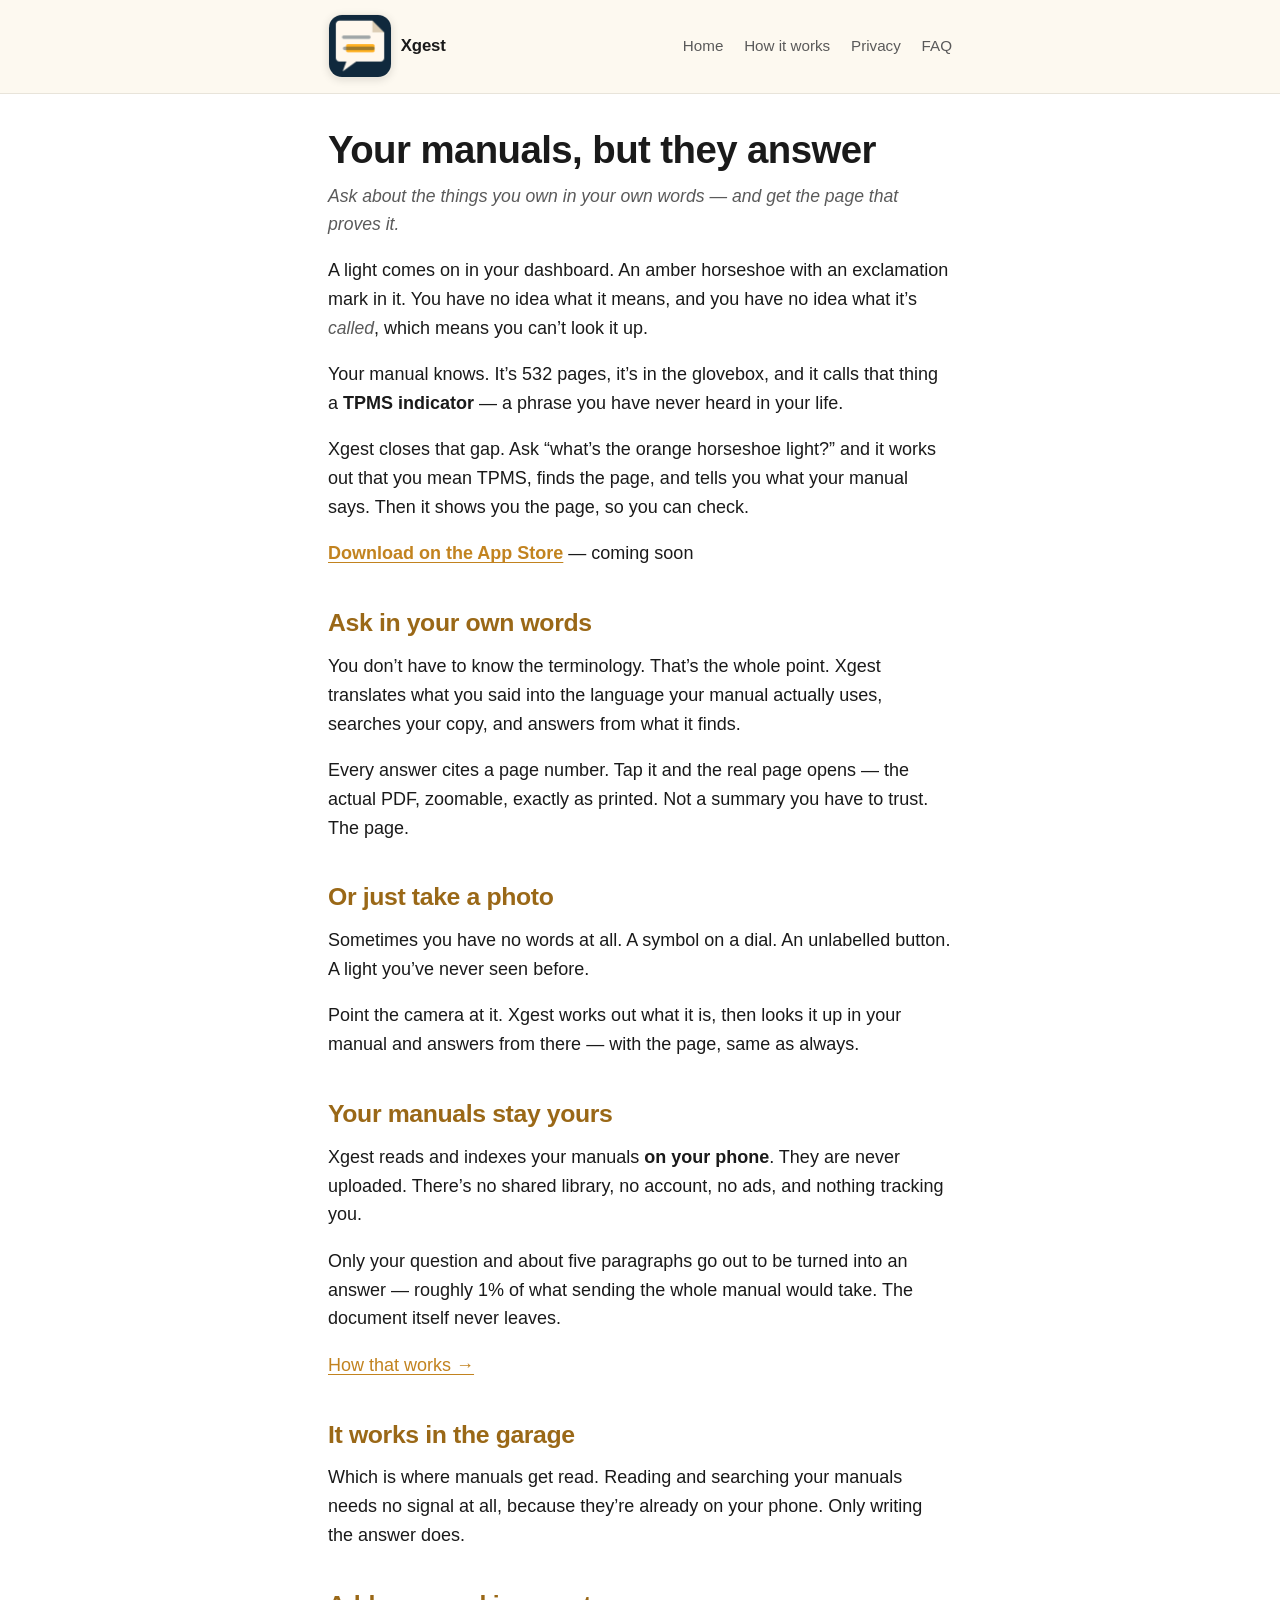
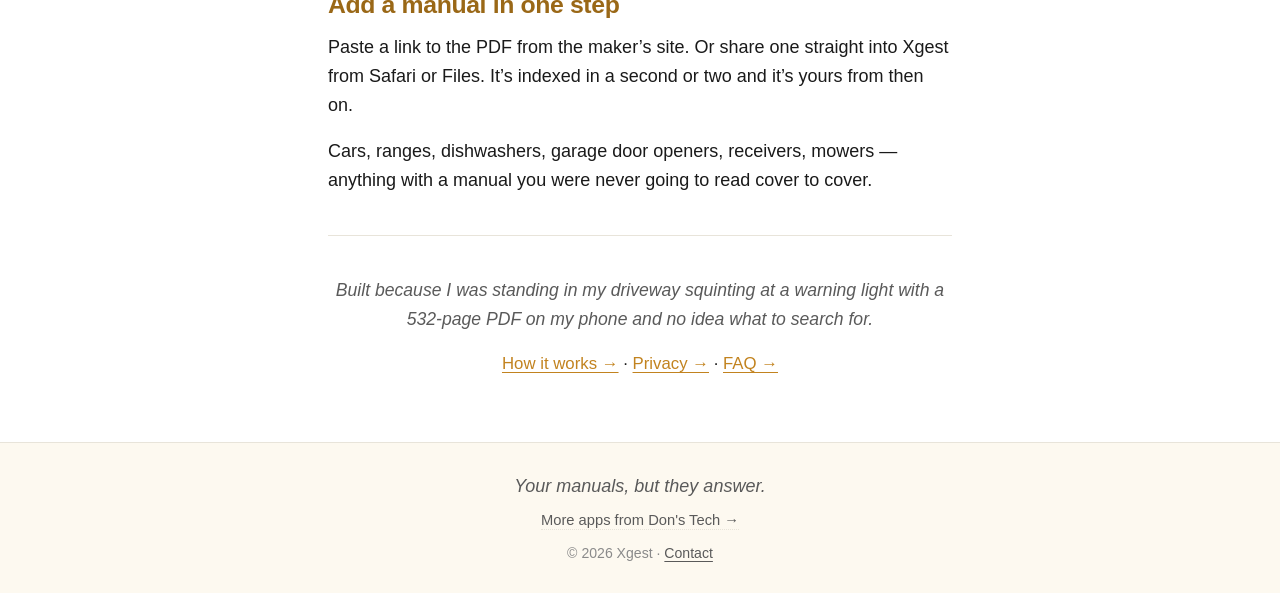
==== index.html @ bc57be78 "Deploy: initial site" ====
<!DOCTYPE html>
<html lang="en">
<head>
<meta charset="UTF-8">
<meta name="viewport" content="width=device-width, initial-scale=1.0">
<meta name="description" content="Ask about the things you own in your own words — and get the page that proves it.">
<title>Your manuals, but they answer — Xgest</title>
<link rel="stylesheet" href="style.css">
<link rel="icon" type="image/png" href="icon.png">
<link rel="apple-touch-icon" href="icon.png">
</head>
<body>
<header class="site-header">
  <div class="container">
    <a href="index.html" class="brand">
      <img src="icon.png" alt="" class="brand-icon">
      <span>Xgest</span>
    </a>
    <nav class="primary-nav">
      <a href="index.html">Home</a>
      <a href="how.html">How it works</a>
      <a href="why-private.html">Privacy</a>
      <a href="faq.html">FAQ</a>
    </nav>
  </div>
</header>

<main class="container">
<h1>Your manuals, but they answer</h1>
<p><em>Ask about the things you own in your own words — and get the page that proves it.</em></p>
<p>A light comes on in your dashboard. An amber horseshoe with an exclamation mark in it. You have no idea what it means, and you have no idea what it&rsquo;s <em>called</em>, which means you can&rsquo;t look it up.</p>
<p>Your manual knows. It&rsquo;s 532 pages, it&rsquo;s in the glovebox, and it calls that thing a <strong>TPMS indicator</strong> — a phrase you have never heard in your life.</p>
<p>Xgest closes that gap. Ask &ldquo;what&rsquo;s the orange horseshoe light?&rdquo; and it works out that you mean TPMS, finds the page, and tells you what your manual says. Then it shows you the page, so you can check.</p>
<p><strong><a href="#">Download on the App Store</a></strong> — coming soon</p>
<h2>Ask in your own words</h2>
<p>You don&rsquo;t have to know the terminology. That&rsquo;s the whole point. Xgest translates what you said into the language your manual actually uses, searches your copy, and answers from what it finds.</p>
<p>Every answer cites a page number. Tap it and the real page opens — the actual PDF, zoomable, exactly as printed. Not a summary you have to trust. The page.</p>
<h2>Or just take a photo</h2>
<p>Sometimes you have no words at all. A symbol on a dial. An unlabelled button. A light you&rsquo;ve never seen before.</p>
<p>Point the camera at it. Xgest works out what it is, then looks it up in your manual and answers from there — with the page, same as always.</p>
<h2>Your manuals stay yours</h2>
<p>Xgest reads and indexes your manuals <strong>on your phone</strong>. They are never uploaded. There&rsquo;s no shared library, no account, no ads, and nothing tracking you.</p>
<p>Only your question and about five paragraphs go out to be turned into an answer — roughly 1% of what sending the whole manual would take. The document itself never leaves.</p>
<p><a href="why-private.html">How that works →</a></p>
<h2>It works in the garage</h2>
<p>Which is where manuals get read. Reading and searching your manuals needs no signal at all, because they&rsquo;re already on your phone. Only writing the answer does.</p>
<h2>Add a manual in one step</h2>
<p>Paste a link to the PDF from the maker&rsquo;s site. Or share one straight into Xgest from Safari or Files. It&rsquo;s indexed in a second or two and it&rsquo;s yours from then on.</p>
<p>Cars, ranges, dishwashers, garage door openers, receivers, mowers — anything with a manual you were never going to read cover to cover.</p>
<hr />
<p><em>Built because I was standing in my driveway squinting at a warning light with a 532-page PDF on my phone and no idea what to search for.</em></p>
<p><a href="how.html">How it works →</a> · <a href="why-private.html">Privacy →</a> · <a href="faq.html">FAQ →</a></p>
</main>

<footer class="site-footer">
  <div class="container">
    <p class="tagline">Your manuals, but they answer.</p>
    <p class="umbrella"><a href="https://donstech.com">More apps from Don's Tech →</a></p>
    <p class="meta">© 2026 Xgest · <a href="mailto:don@xgest.app">Contact</a></p>
  </div>
</footer>
</body>
</html>
---- style.css ----
/* Xgest — paper, ink, and a highlighter.
 *
 * Single stylesheet for the whole site. No build step beyond build.py
 * copying this file into ./build/.
 *
 * Forked from whatsfordinnertonight.org's stylesheet: same structure, same
 * build.py, retheme only. The two sites should feel like siblings, because
 * they are.
 *
 * Design notes:
 * - System fonts so the site feels native on each platform
 * - Comfortable measure (45-75 chars per line) for actual reading
 * - One column, generous spacing, no sidebar, no popups
 * - Palette mirrors the app icon: a page of grey type with one amber
 *   highlight across it. Amber is the answer; the paper is your manual.
 * - No JS required
 */

/* ---- Variables ---- */

:root {
    --bg: #ffffff;
    --fg: #1a1a1a;
    --fg-muted: #5a5a5a;
    --fg-tertiary: #8a8a8a;

    /* Xgest palette — amber is the highlighter. Ink and slate are the
     * page it's drawn on. */
    --accent: #c2831f;            /* amber — the highlight, primary CTA */
    --accent-dark: #9a6817;
    --sage: #6f8e6e;              /* reserved: "found it" / success */
    --sage-dark: #557555;
    --navy: #3a4a6d;              /* reserved: citations / page links */
    --navy-dark: #2c3a59;

    --border: #e8e4da;
    --surface: #fdf9f0;            /* paper */
    --code-bg: #f5f1e8;

    --maxw: 42rem;
    --maxw-wide: 56rem;

    --font-sans: -apple-system, BlinkMacSystemFont, "SF Pro Text", "Segoe UI",
                 Roboto, Helvetica, Arial, sans-serif;
    --font-serif: "New York", "Charter", "Georgia", "Iowan Old Style", serif;
}

/* ---- Reset / base ---- */

*, *::before, *::after {
    box-sizing: border-box;
}

html {
    -webkit-text-size-adjust: 100%;
    scroll-behavior: smooth;
}

body {
    margin: 0;
    padding: 0;
    font-family: var(--font-sans);
    font-size: 18px;
    line-height: 1.6;
    color: var(--fg);
    background: var(--bg);
    text-rendering: optimizeLegibility;
    -webkit-font-smoothing: antialiased;
}

.container {
    width: 100%;
    max-width: var(--maxw);
    margin: 0 auto;
    padding: 0 1.5rem;
}

/* ---- Header / nav ---- */

.site-header {
    border-bottom: 1px solid var(--border);
    background: var(--surface);
    padding: 0.9rem 0;
    margin-bottom: 2rem;
}

.site-header .container {
    display: flex;
    align-items: center;
    justify-content: space-between;
    gap: 1.5rem;
    flex-wrap: wrap;
}

.brand {
    display: flex;
    align-items: center;
    gap: 0.55rem;
    text-decoration: none;
    color: var(--fg);
    font-weight: 700;
    font-size: 1.05rem;
    letter-spacing: -0.01em;
}

/* App icon next to the wordmark. Doubled from 32px to 64px to match
 * gososh.app so the brand reads more confidently on first glance.
 * iOS app-icon rounding (14px on a 64px tile = iOS 16+ default ratio)
 * so the mark reads as "the app," not a generic square logo.
 *
 * Light border + soft drop shadow give the icon visual weight against
 * the white page without overwhelming the wordmark beside it. */
.brand-icon {
    width: 64px;
    height: 64px;
    border-radius: 14px;
    flex-shrink: 0;
    display: block;
    border: 1px solid rgba(0, 0, 0, 0.08);
    box-shadow: 0 2px 8px rgba(0, 0, 0, 0.12);
    box-sizing: border-box;
}

.primary-nav {
    display: flex;
    gap: 1.3rem;
    flex-wrap: wrap;
}

.primary-nav a {
    color: var(--fg-muted);
    text-decoration: none;
    font-size: 0.95rem;
    font-weight: 500;
    transition: color 0.15s ease;
}

.primary-nav a:hover {
    color: var(--accent);
}

/* ---- Headings ---- */

h1, h2, h3, h4 {
    line-height: 1.25;
    color: var(--fg);
    letter-spacing: -0.015em;
}

h1 {
    font-size: 2.4rem;
    margin: 0 0 0.5rem;
    font-weight: 700;
}

h2 {
    font-size: 1.55rem;
    margin: 2.5rem 0 0.8rem;
    font-weight: 700;
    color: var(--accent-dark);
}

h3 {
    font-size: 1.2rem;
    margin: 1.8rem 0 0.5rem;
    font-weight: 600;
}

p {
    margin: 0 0 1.1rem;
}

/* The italic line directly under the H1 is the subtitle — style it
 * larger and softer than body copy. Markdown renders this as an
 * <em>...</em> inside a paragraph. */
main > p:first-of-type em {
    font-style: italic;
    color: var(--fg-muted);
    font-size: 1.15rem;
    display: inline-block;
}

/* Bold callouts inside paragraphs (key claims like "Your library, your
 * family, your kitchen") get extra visual weight. */
strong {
    color: var(--fg);
    font-weight: 700;
}

/* Hard rule between body and closing kicker line. */
hr {
    border: none;
    border-top: 1px solid var(--border);
    margin: 2.5rem 0;
}

/* The closing italic line (the "If you've tried six recipe apps..."
 * kicker) gets centered and styled larger to match its rhetorical
 * weight. */
main > p > em:only-child {
    font-style: italic;
    font-size: 1.1rem;
    color: var(--fg-muted);
}

main > hr + p {
    text-align: center;
}

main > hr + p + p {
    text-align: center;
    font-size: 1.05rem;
}

/* ---- Links ---- */

a {
    color: var(--accent);
    text-decoration: underline;
    text-decoration-thickness: 1px;
    text-underline-offset: 0.18em;
    transition: color 0.15s ease;
}

a:hover {
    color: var(--accent-dark);
}

/* ---- Lists ---- */

ul, ol {
    padding-left: 1.4rem;
    margin: 0 0 1.2rem;
}

li {
    margin-bottom: 0.4rem;
}

/* ---- Code ---- */

code {
    font-family: "SF Mono", Menlo, Consolas, monospace;
    font-size: 0.9em;
    background: var(--code-bg);
    padding: 0.15em 0.4em;
    border-radius: 4px;
    color: var(--fg);
}

pre {
    background: var(--code-bg);
    padding: 1rem;
    border-radius: 6px;
    overflow-x: auto;
    border: 1px solid var(--border);
}

pre code {
    background: none;
    padding: 0;
}

/* ---- Tables ---- */

table {
    width: 100%;
    border-collapse: collapse;
    margin: 1rem 0 1.5rem;
    font-size: 0.95rem;
}

th, td {
    text-align: left;
    padding: 0.55rem 0.75rem;
    border-bottom: 1px solid var(--border);
}

th {
    font-weight: 600;
    color: var(--fg);
    background: var(--surface);
}

/* ---- Footer ---- */

.site-footer {
    border-top: 1px solid var(--border);
    background: var(--surface);
    margin-top: 4rem;
    padding: 1.8rem 0;
    color: var(--fg-muted);
}

.site-footer .container {
    text-align: center;
}

.site-footer .tagline {
    font-style: italic;
    margin: 0 0 0.5rem;
    color: var(--fg-muted);
}

/* "More apps from Don's Tech →" cross-promo line. Subtle treatment
 * — dotted underline, muted color — so it reads as a footer nav
 * link rather than a content CTA. */
.site-footer .umbrella {
    margin: 0.5rem 0 0.6rem;
    font-size: 0.92rem;
}

.site-footer .umbrella a {
    text-decoration: none;
    border-bottom: 1px dotted var(--border);
    padding-bottom: 1px;
    transition: color 0.15s ease, border-bottom-color 0.15s ease;
}

.site-footer .meta {
    font-size: 0.88rem;
    margin: 0;
    color: var(--fg-tertiary);
}

.site-footer a {
    color: var(--fg-muted);
}

/* ---- Responsive ---- */

@media (max-width: 600px) {
    body { font-size: 17px; }
    h1 { font-size: 2.0rem; }
    h2 { font-size: 1.35rem; }
    .container { padding: 0 1.2rem; }
    .primary-nav { gap: 1rem; }
    .primary-nav a { font-size: 0.9rem; }
}
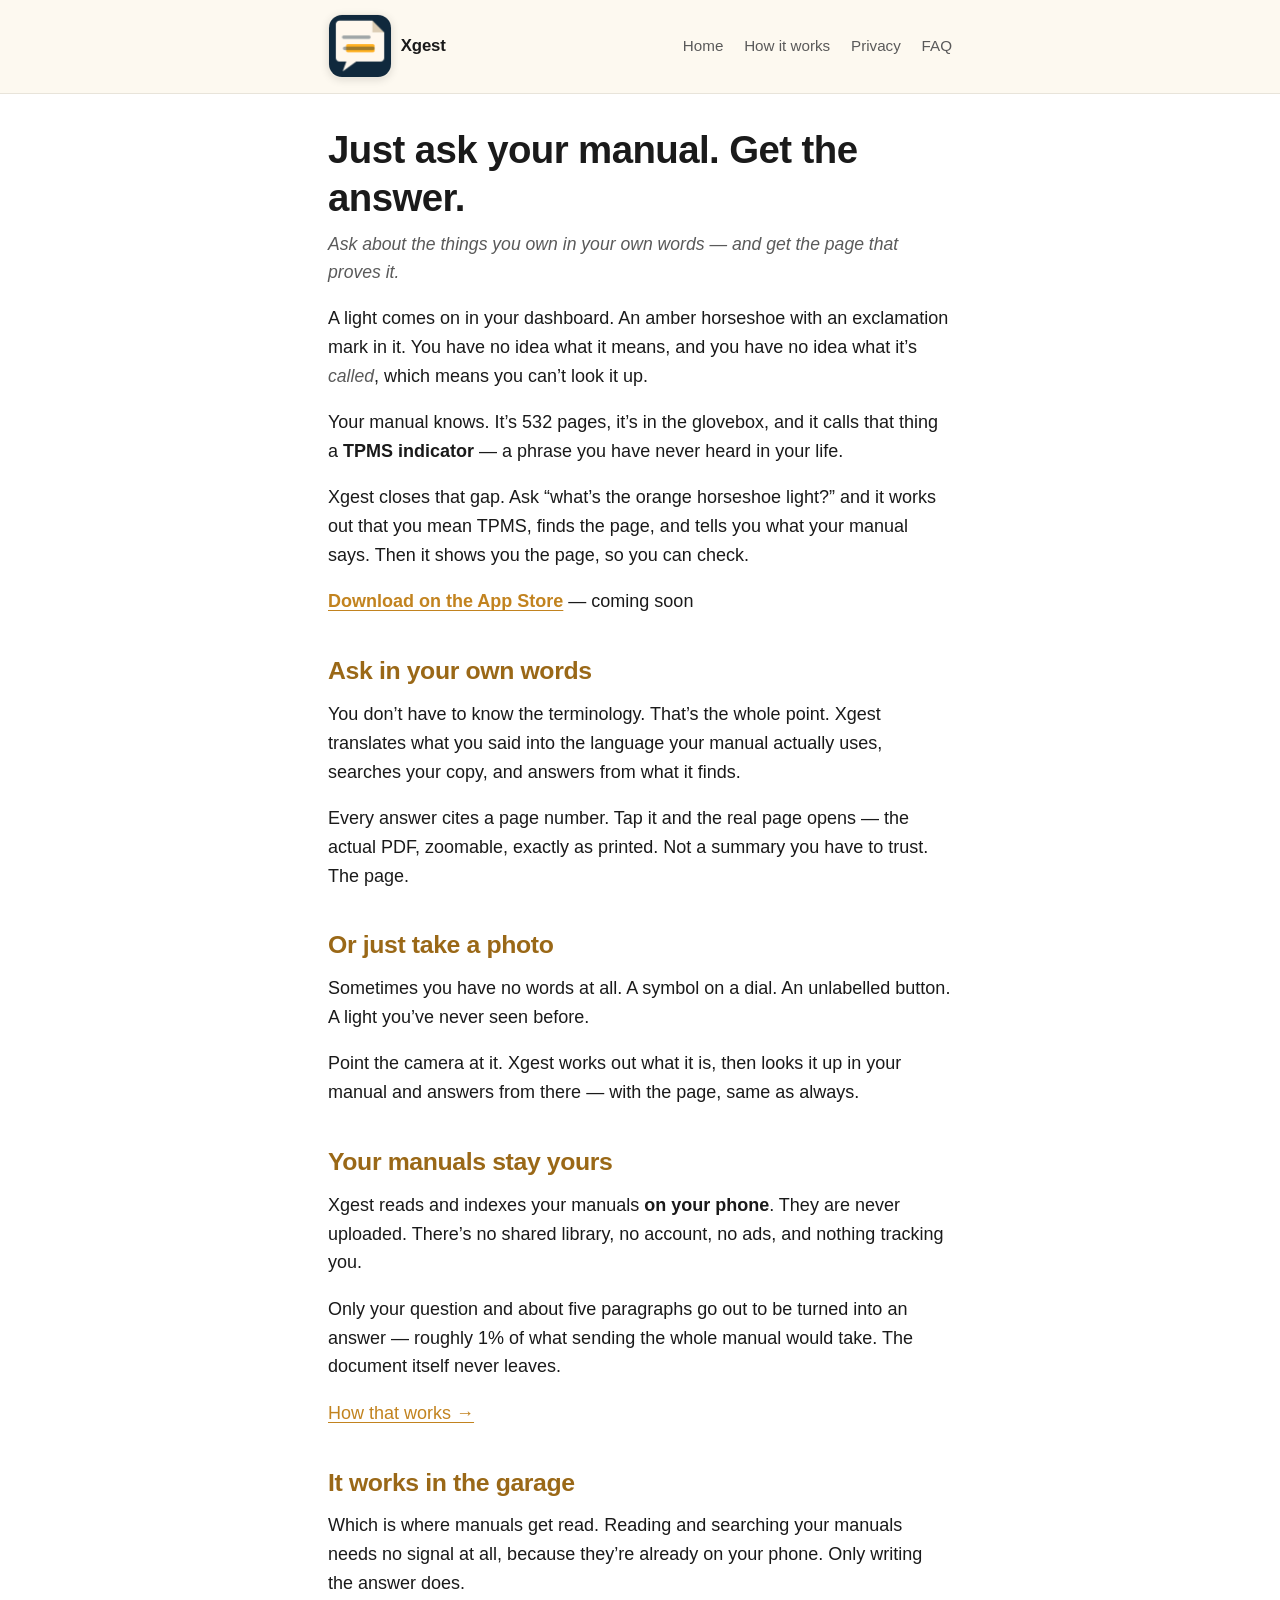
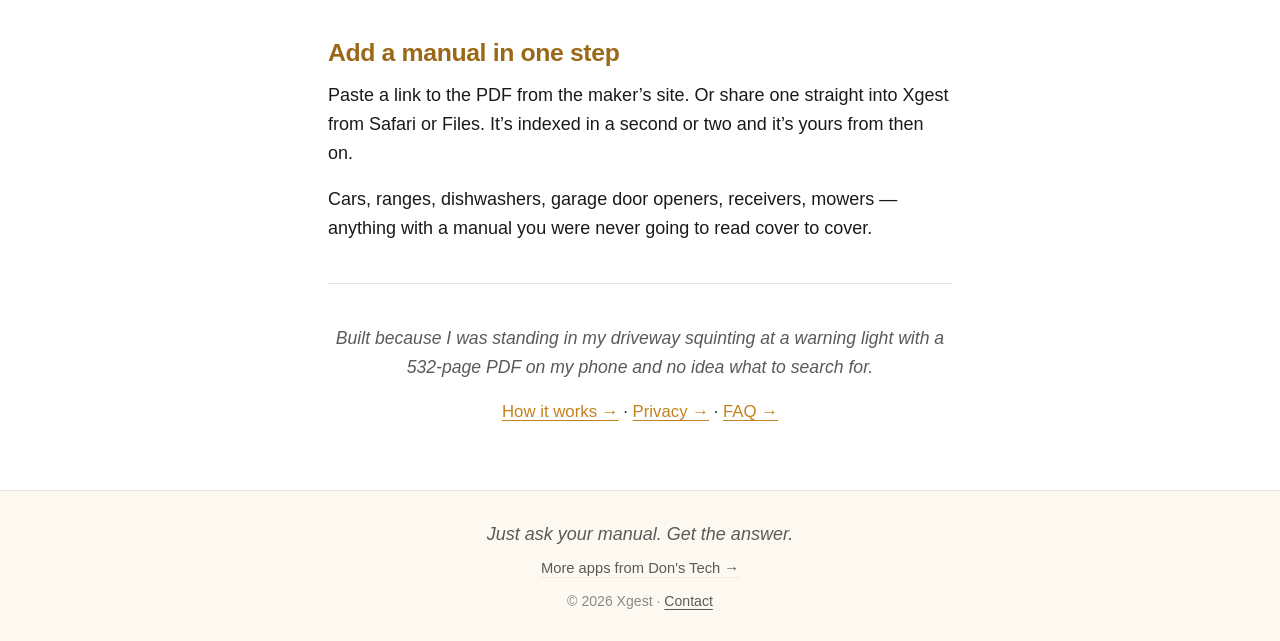
==== commit 2764b332: "Deploy: new tagline" ====
--- a/index.html
+++ b/index.html
@@ -4,7 +4,7 @@
 <meta charset="UTF-8">
 <meta name="viewport" content="width=device-width, initial-scale=1.0">
 <meta name="description" content="Ask about the things you own in your own words — and get the page that proves it.">
-<title>Your manuals, but they answer — Xgest</title>
+<title>Just ask your manual. Get the answer. — Xgest</title>
 <link rel="stylesheet" href="style.css">
 <link rel="icon" type="image/png" href="icon.png">
 <link rel="apple-touch-icon" href="icon.png">
@@ -26,7 +26,7 @@
 </header>
 
 <main class="container">
-<h1>Your manuals, but they answer</h1>
+<h1>Just ask your manual. Get the answer.</h1>
 <p><em>Ask about the things you own in your own words — and get the page that proves it.</em></p>
 <p>A light comes on in your dashboard. An amber horseshoe with an exclamation mark in it. You have no idea what it means, and you have no idea what it&rsquo;s <em>called</em>, which means you can&rsquo;t look it up.</p>
 <p>Your manual knows. It&rsquo;s 532 pages, it&rsquo;s in the glovebox, and it calls that thing a <strong>TPMS indicator</strong> — a phrase you have never heard in your life.</p>
@@ -54,7 +54,7 @@
 
 <footer class="site-footer">
   <div class="container">
-    <p class="tagline">Your manuals, but they answer.</p>
+    <p class="tagline">Just ask your manual. Get the answer.</p>
     <p class="umbrella"><a href="https://donstech.com">More apps from Don's Tech →</a></p>
     <p class="meta">© 2026 Xgest · <a href="mailto:don@xgest.app">Contact</a></p>
   </div>
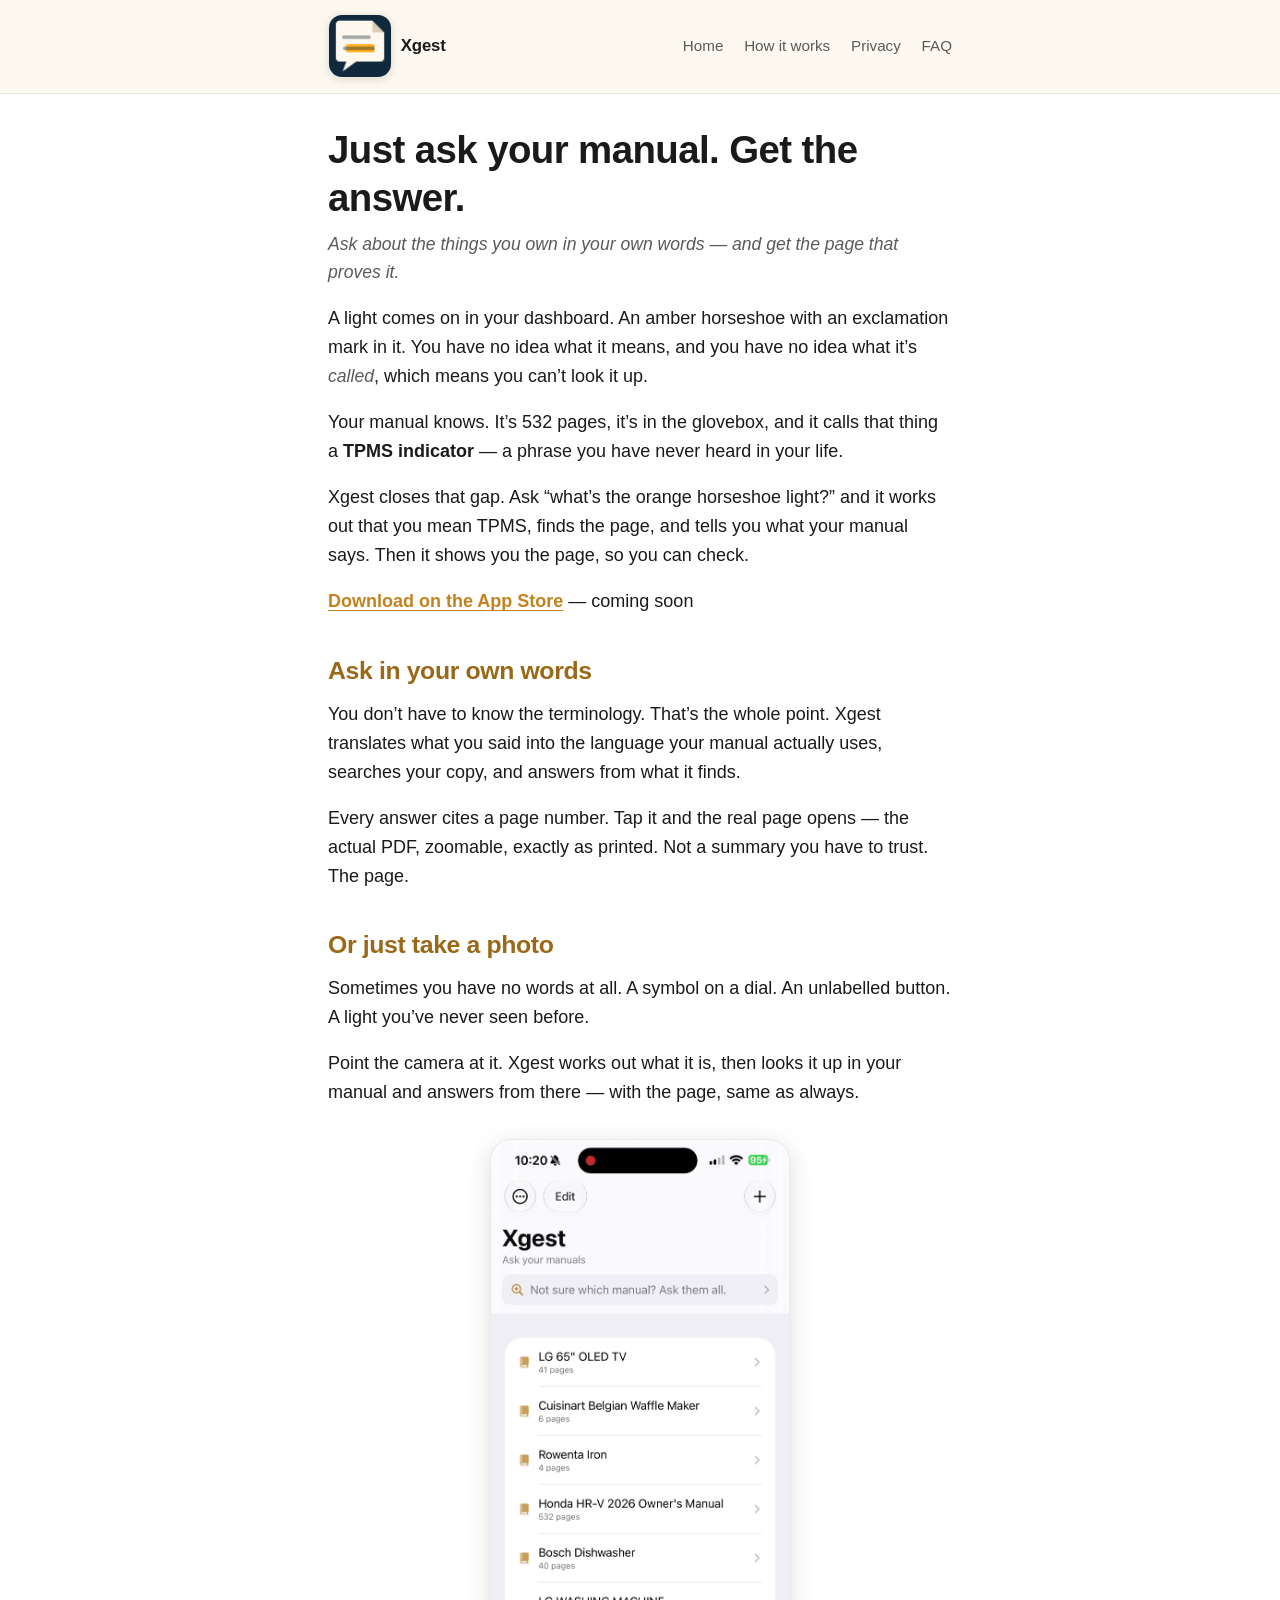
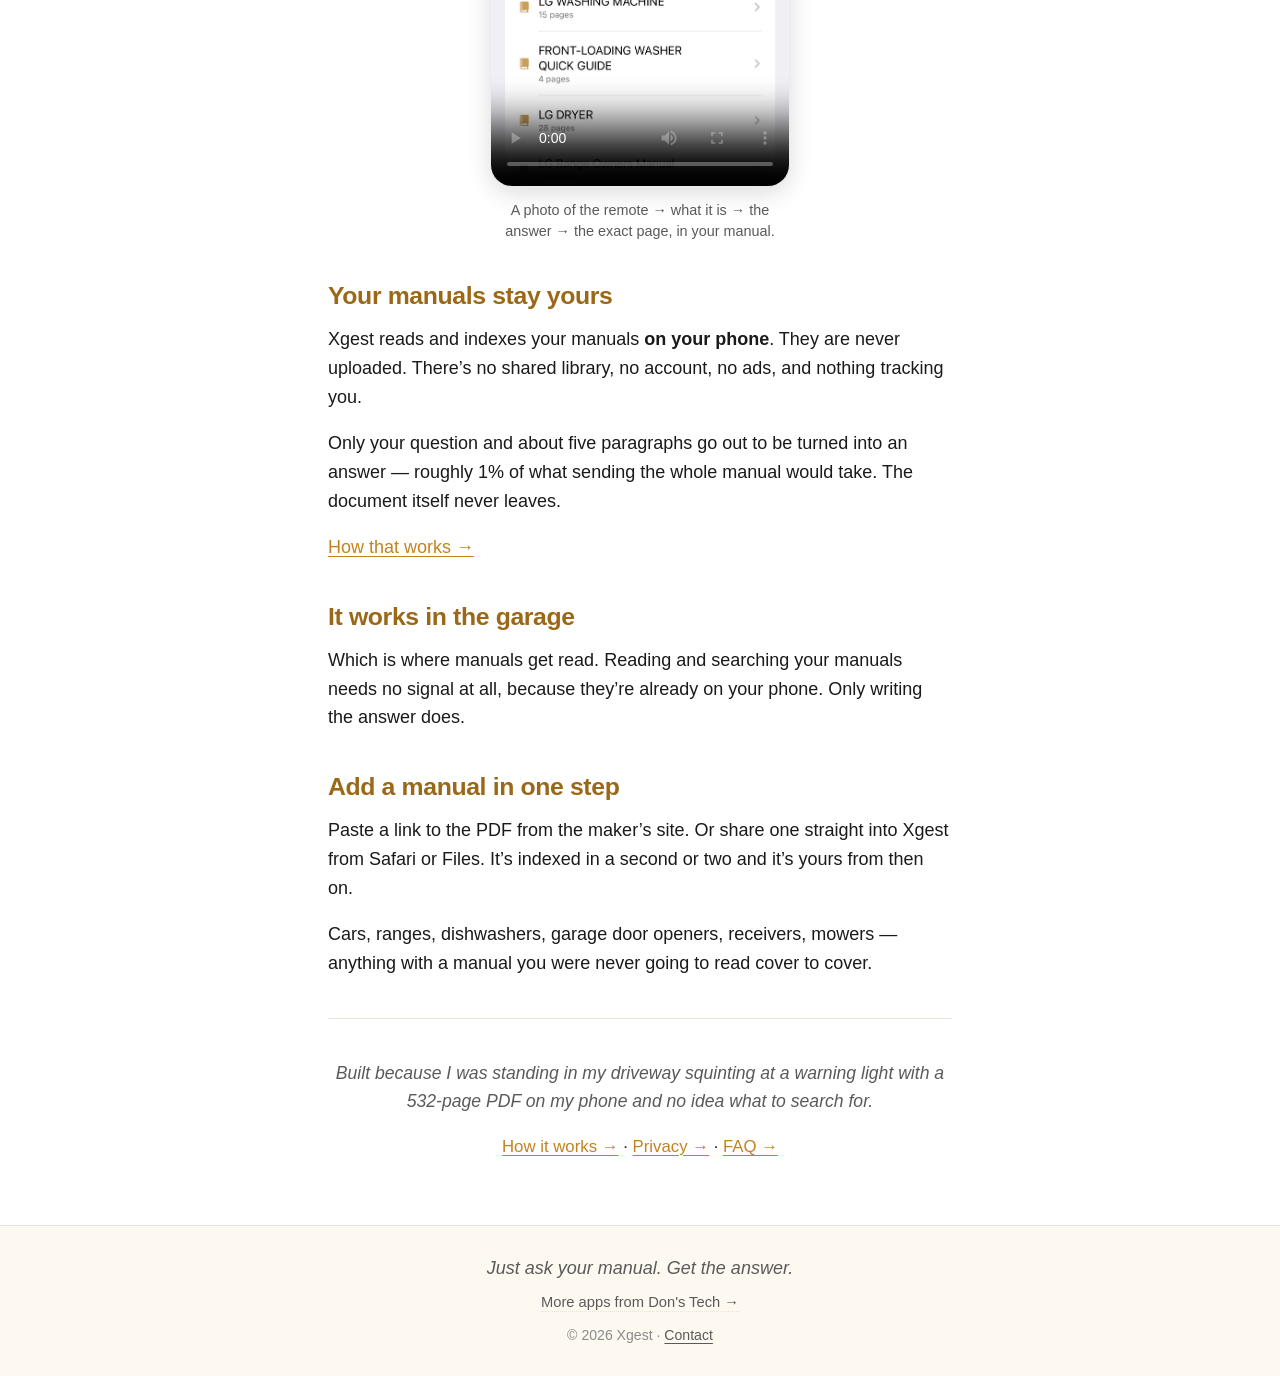
==== commit c4b62482: "Add demo video to homepage" ====
--- a/index.html
+++ b/index.html
@@ -38,6 +38,19 @@
 <h2>Or just take a photo</h2>
 <p>Sometimes you have no words at all. A symbol on a dial. An unlabelled button. A light you&rsquo;ve never seen before.</p>
 <p>Point the camera at it. Xgest works out what it is, then looks it up in your manual and answers from there — with the page, same as always.</p>
+
+<figure class="demo">
+  <video
+    src="xgest-demo.mp4"
+    poster="xgest-demo-poster.jpg"
+    controls playsinline
+    preload="metadata"
+    width="300"
+    aria-label="Xgest demo: photographing a remote, getting the answer, and opening the page it's on.">
+  </video>
+  <figcaption>A photo of the remote &rarr; what it is &rarr; the answer &rarr; the exact page, in your manual.</figcaption>
+</figure>
+
 <h2>Your manuals stay yours</h2>
 <p>Xgest reads and indexes your manuals <strong>on your phone</strong>. They are never uploaded. There&rsquo;s no shared library, no account, no ads, and nothing tracking you.</p>
 <p>Only your question and about five paragraphs go out to be turned into an answer — roughly 1% of what sending the whole manual would take. The document itself never leaves.</p>
--- a/style.css
+++ b/style.css
@@ -212,6 +212,34 @@
     font-size: 1.05rem;
 }
 
+/* ---- Demo video ---- */
+
+/* Portrait screen recording shown at phone width, centred. Rounded and
+ * lightly framed so it reads as "the app on a phone" against the white page,
+ * echoing the app-icon treatment in the header. Autoplays muted + looped. */
+.demo {
+    margin: 2rem auto 2.5rem;
+    max-width: 300px;
+    text-align: center;
+}
+
+.demo video {
+    width: 100%;
+    height: auto;
+    display: block;
+    border-radius: 22px;
+    border: 1px solid rgba(0, 0, 0, 0.08);
+    box-shadow: 0 6px 24px rgba(0, 0, 0, 0.14);
+    background: var(--bg);
+}
+
+.demo figcaption {
+    margin-top: 0.8rem;
+    font-size: 0.9rem;
+    color: var(--fg-muted);
+    line-height: 1.45;
+}
+
 /* ---- Links ---- */
 
 a {
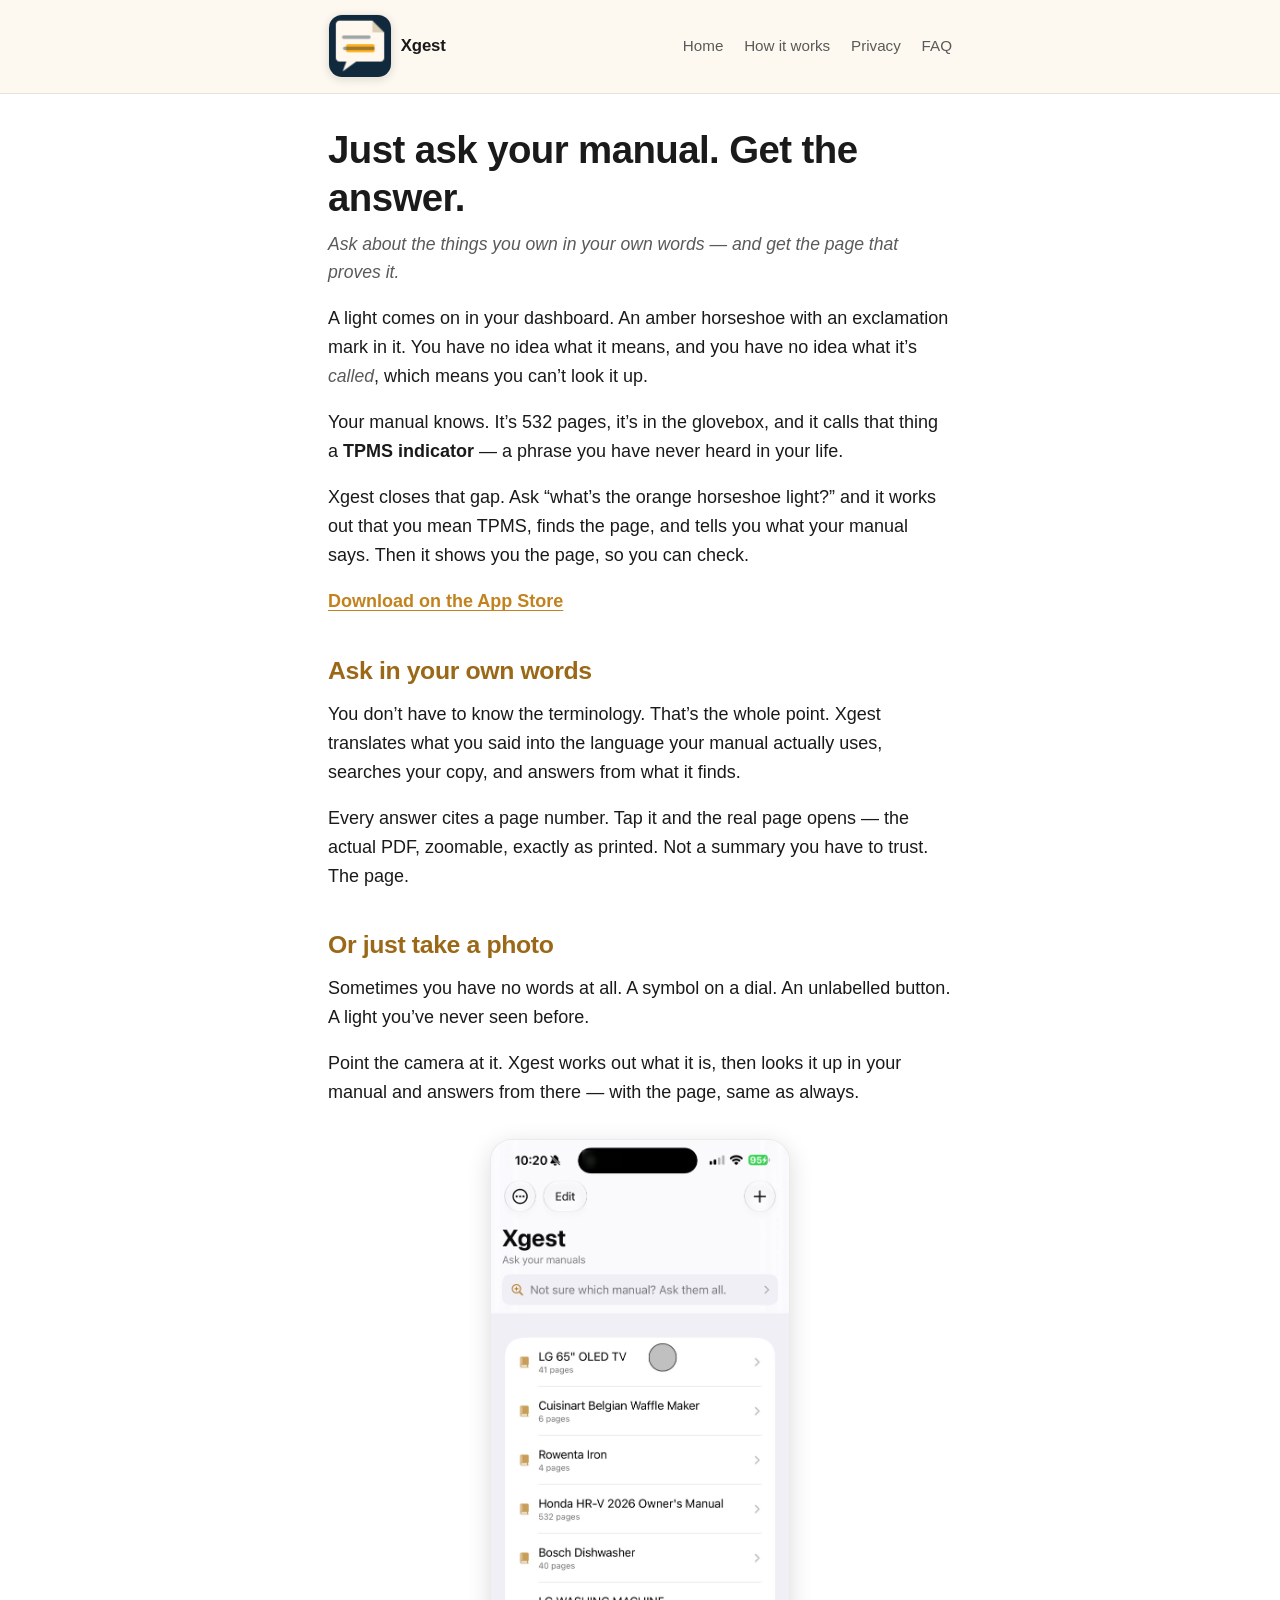
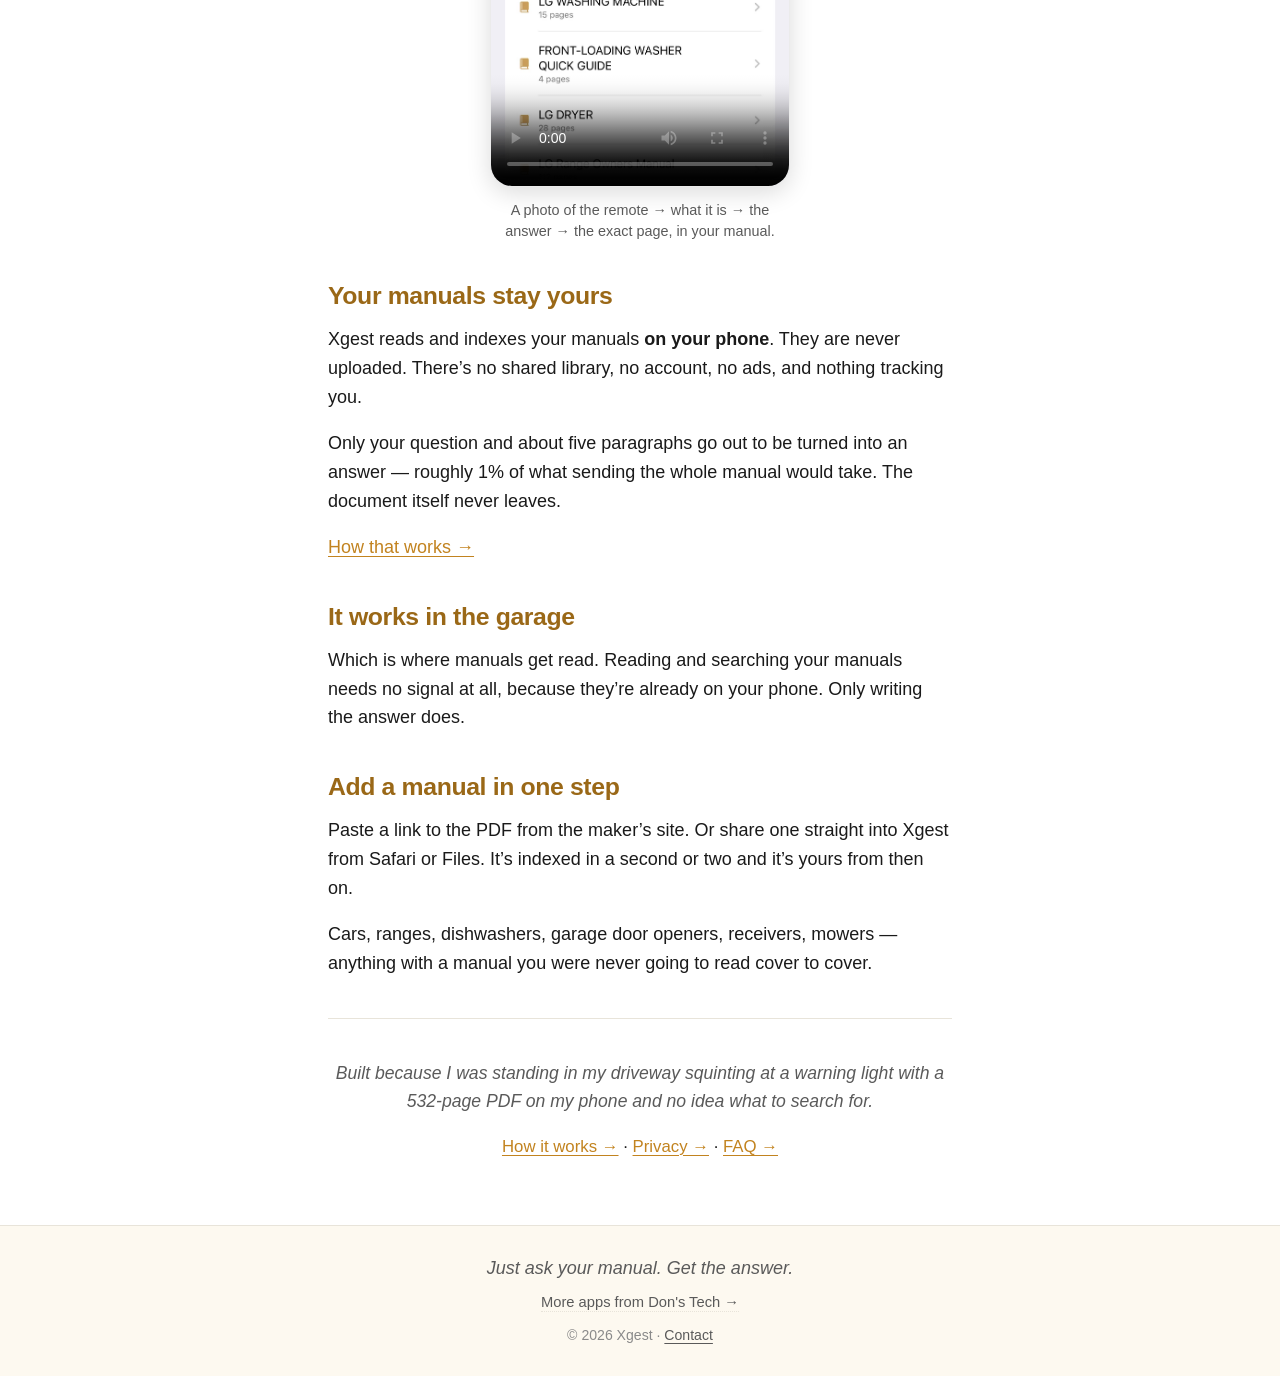
==== commit 2dcbd177: "Xgest is live: real App Store link" ====
--- a/index.html
+++ b/index.html
@@ -31,7 +31,7 @@
 <p>A light comes on in your dashboard. An amber horseshoe with an exclamation mark in it. You have no idea what it means, and you have no idea what it&rsquo;s <em>called</em>, which means you can&rsquo;t look it up.</p>
 <p>Your manual knows. It&rsquo;s 532 pages, it&rsquo;s in the glovebox, and it calls that thing a <strong>TPMS indicator</strong> — a phrase you have never heard in your life.</p>
 <p>Xgest closes that gap. Ask &ldquo;what&rsquo;s the orange horseshoe light?&rdquo; and it works out that you mean TPMS, finds the page, and tells you what your manual says. Then it shows you the page, so you can check.</p>
-<p><strong><a href="#">Download on the App Store</a></strong> — coming soon</p>
+<p><strong><a href="https://apps.apple.com/us/app/xgest/id6791312507">Download on the App Store</a></strong></p>
 <h2>Ask in your own words</h2>
 <p>You don&rsquo;t have to know the terminology. That&rsquo;s the whole point. Xgest translates what you said into the language your manual actually uses, searches your copy, and answers from what it finds.</p>
 <p>Every answer cites a page number. Tap it and the real page opens — the actual PDF, zoomable, exactly as printed. Not a summary you have to trust. The page.</p>
@@ -41,8 +41,8 @@
 
 <figure class="demo">
   <video
-    src="xgest-demo.mp4"
-    poster="xgest-demo-poster.jpg"
+    src="xgest-signature.mp4"
+    poster="xgest-signature-poster.jpg"
     controls playsinline
     preload="metadata"
     width="300"
--- a/style.css
+++ b/style.css
@@ -240,6 +240,62 @@
     line-height: 1.45;
 }
 
+/* Placeholder for a clip not yet recorded. A compact, clearly-intentional card
+ * (not the full phone height — an empty tall box reads as broken). A small
+ * amber play glyph marks it as "a video goes here." Swapped for a <video>
+ * once the clip lands. */
+.demo.pending .demo-placeholder {
+    width: 100%;
+    aspect-ratio: 3 / 4;
+    border-radius: 18px;
+    border: 1px dashed var(--border);
+    background: var(--surface);
+    display: flex;
+    flex-direction: column;
+    align-items: center;
+    justify-content: center;
+    gap: 0.1rem;
+    color: var(--fg-tertiary);
+}
+
+/* Amber play triangle above the label. */
+.demo.pending .demo-placeholder::before {
+    content: "";
+    width: 0;
+    height: 0;
+    border-style: solid;
+    border-width: 11px 0 11px 18px;
+    border-color: transparent transparent transparent var(--accent);
+    opacity: 0.75;
+    margin-bottom: 0.7rem;
+}
+
+.demo.pending .demo-label {
+    font-weight: 700;
+    font-size: 1rem;
+    letter-spacing: 0.02em;
+    color: var(--fg-muted);
+}
+
+.demo.pending .demo-note {
+    font-size: 0.85rem;
+}
+
+/* Small amber pill marking a Plus-only feature in a heading. */
+.plus-tag {
+    display: inline-block;
+    vertical-align: middle;
+    margin-left: 0.5rem;
+    padding: 0.1em 0.55em;
+    font-size: 0.72rem;
+    font-weight: 700;
+    letter-spacing: 0.03em;
+    text-transform: uppercase;
+    color: #fff;
+    background: var(--accent);
+    border-radius: 999px;
+}
+
 /* ---- Links ---- */
 
 a {
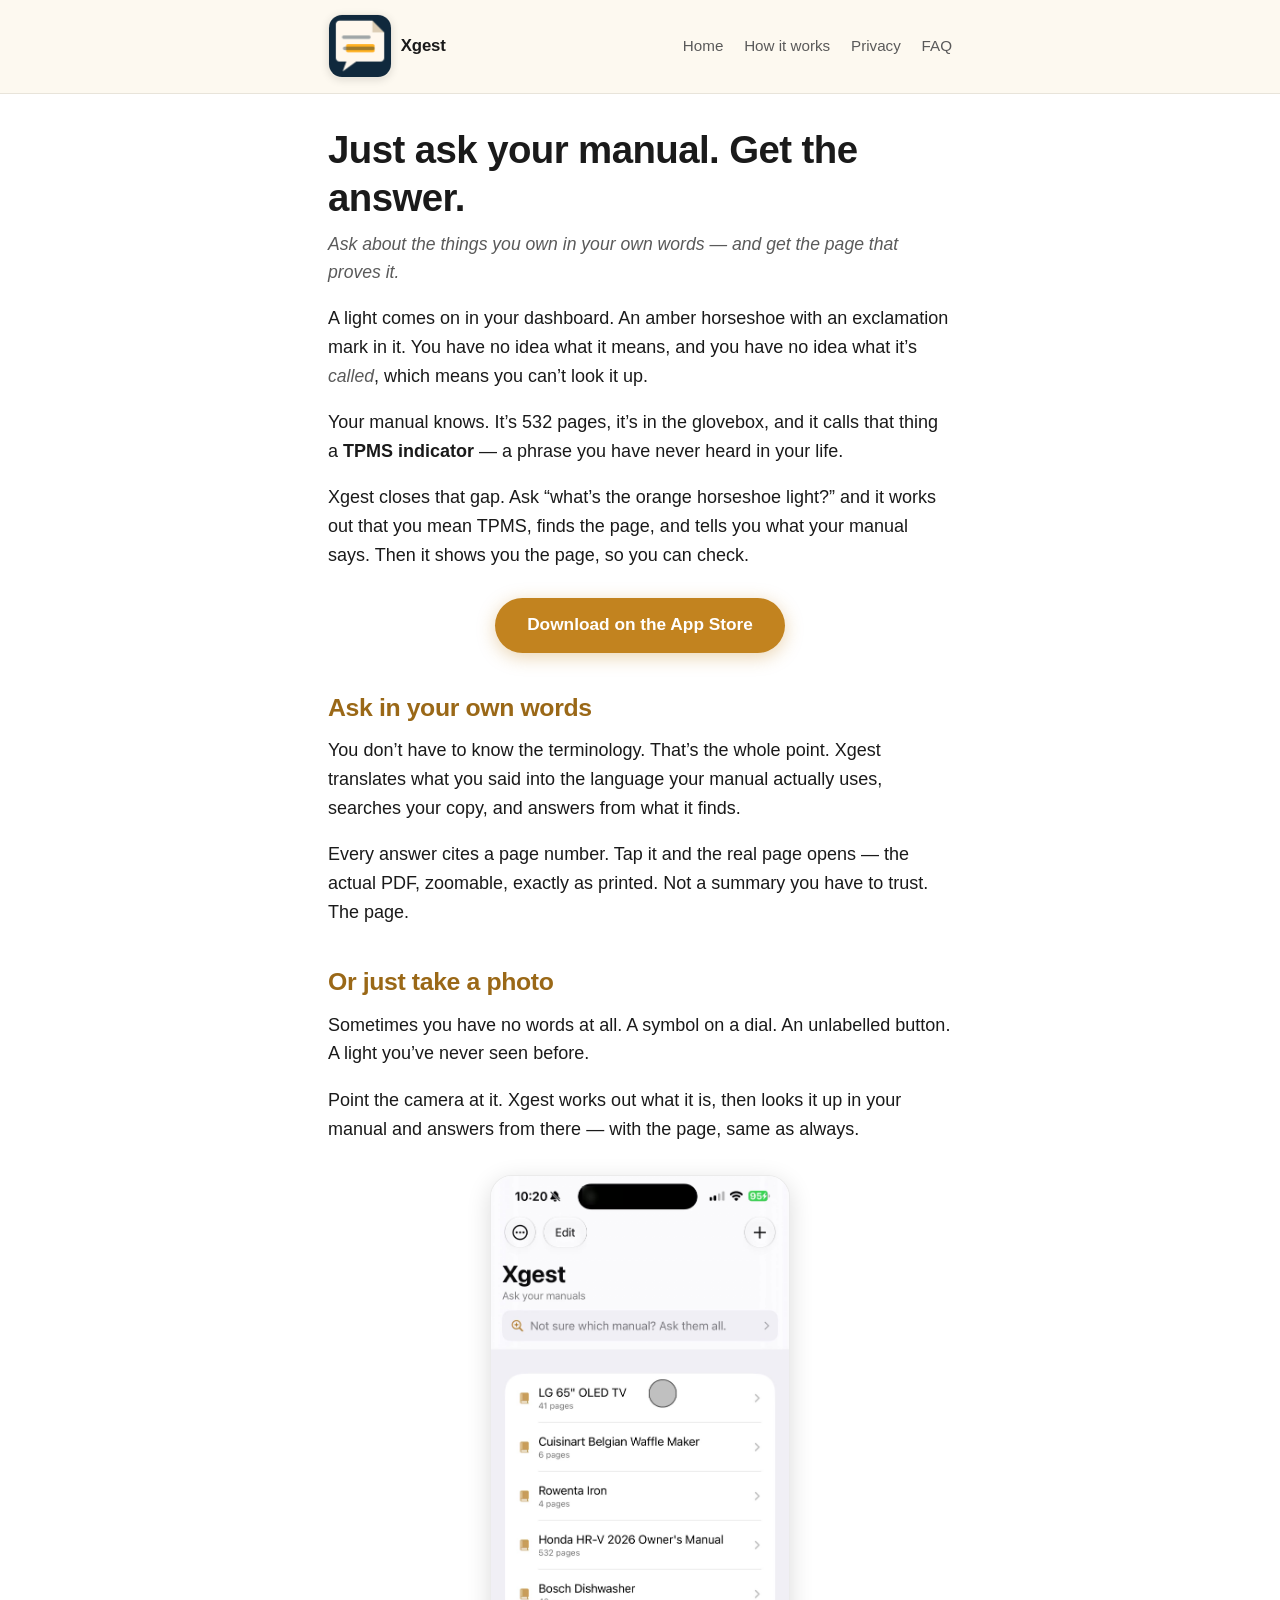
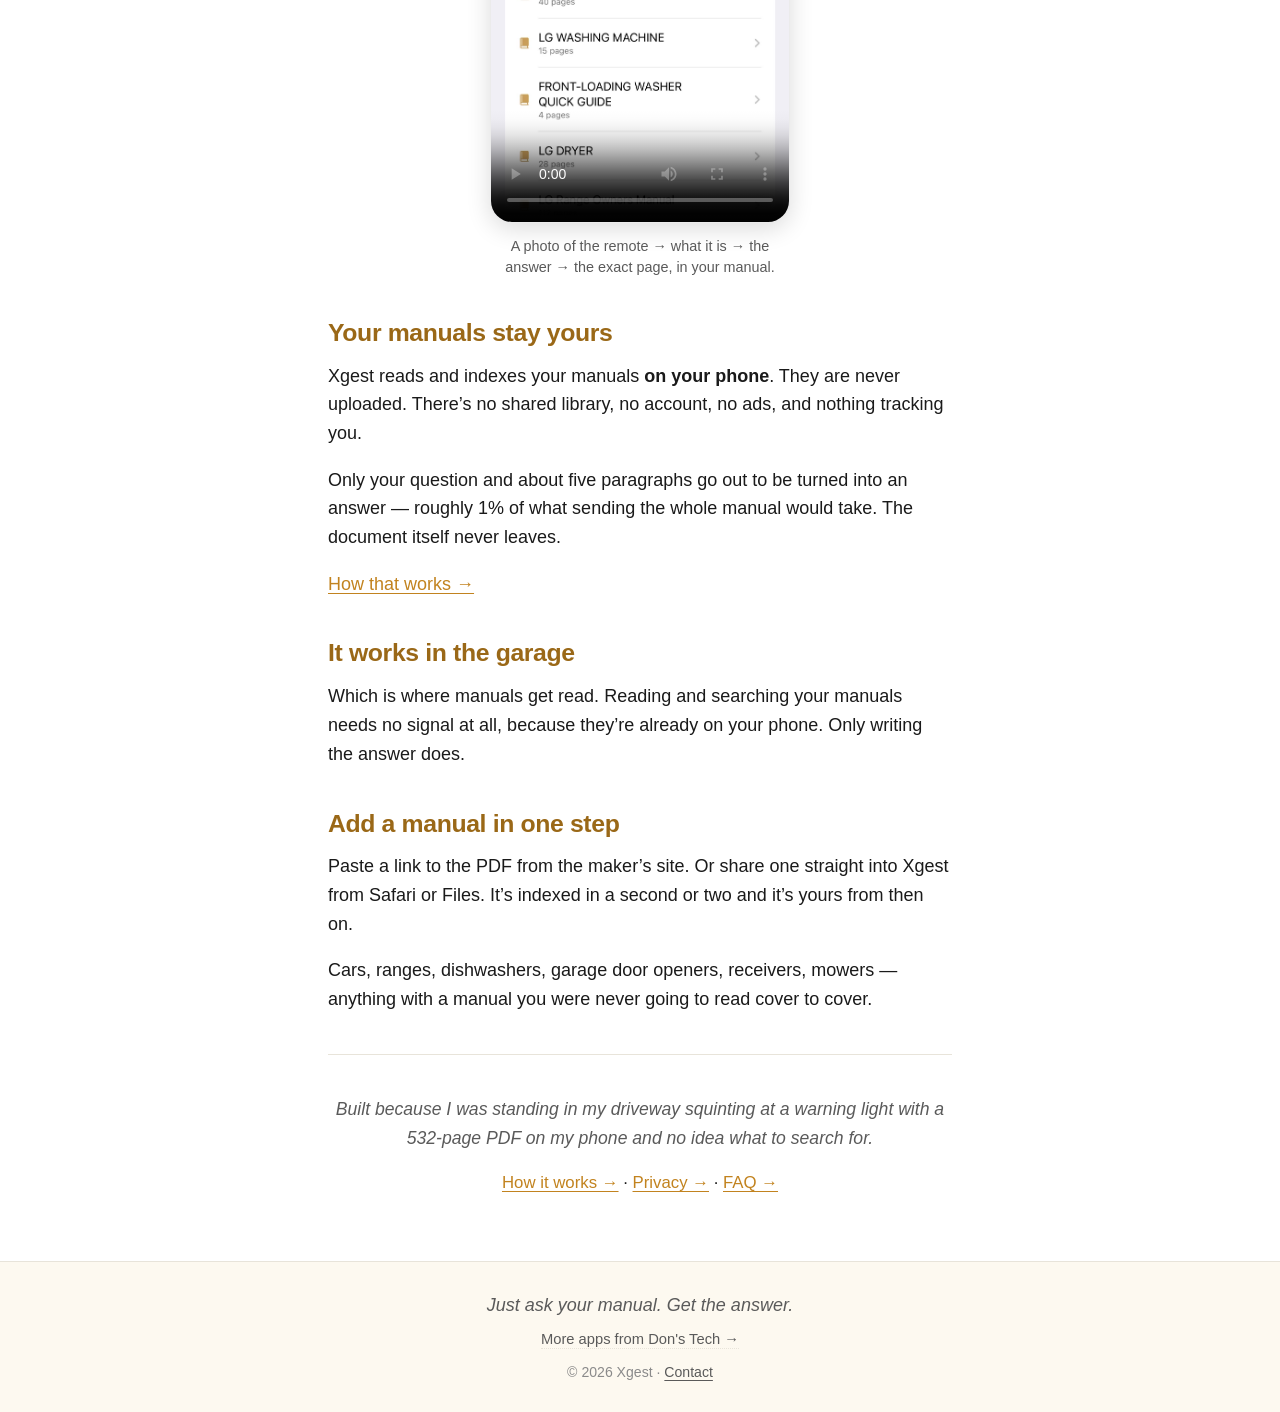
==== commit 7f638536: "Xgest launch: prominent download CTA, live App Store link, poster fix" ====
--- a/index.html
+++ b/index.html
@@ -31,7 +31,7 @@
 <p>A light comes on in your dashboard. An amber horseshoe with an exclamation mark in it. You have no idea what it means, and you have no idea what it&rsquo;s <em>called</em>, which means you can&rsquo;t look it up.</p>
 <p>Your manual knows. It&rsquo;s 532 pages, it&rsquo;s in the glovebox, and it calls that thing a <strong>TPMS indicator</strong> — a phrase you have never heard in your life.</p>
 <p>Xgest closes that gap. Ask &ldquo;what&rsquo;s the orange horseshoe light?&rdquo; and it works out that you mean TPMS, finds the page, and tells you what your manual says. Then it shows you the page, so you can check.</p>
-<p><strong><a href="https://apps.apple.com/us/app/xgest/id6791312507">Download on the App Store</a></strong></p>
+<p class="cta-download-wrap"><a class="cta-download" href="https://apps.apple.com/us/app/xgest/id6791312507">Download on the App Store</a></p>
 <h2>Ask in your own words</h2>
 <p>You don&rsquo;t have to know the terminology. That&rsquo;s the whole point. Xgest translates what you said into the language your manual actually uses, searches your copy, and answers from what it finds.</p>
 <p>Every answer cites a page number. Tap it and the real page opens — the actual PDF, zoomable, exactly as printed. Not a summary you have to trust. The page.</p>
--- a/style.css
+++ b/style.css
@@ -421,3 +421,27 @@
     .primary-nav { gap: 1rem; }
     .primary-nav a { font-size: 0.9rem; }
 }
+
+/* ---- Prominent download CTA (amber pill) ---- */
+.cta-download {
+    display: inline-block;
+    margin: 0;
+    padding: 0.85rem 2rem;
+    background: var(--accent);
+    color: #fff;
+    font-weight: 700;
+    font-size: 1.08rem;
+    text-decoration: none;
+    border-radius: 999px;
+    box-shadow: 0 4px 18px rgba(194, 131, 31, 0.35);
+    transition: background 0.15s ease, transform 0.08s ease;
+}
+.cta-download:hover {
+    background: var(--accent-dark);
+    color: #fff;
+    transform: translateY(-1px);
+}
+.cta-download-wrap {
+    text-align: center;
+    margin: 1.75rem 0;
+}
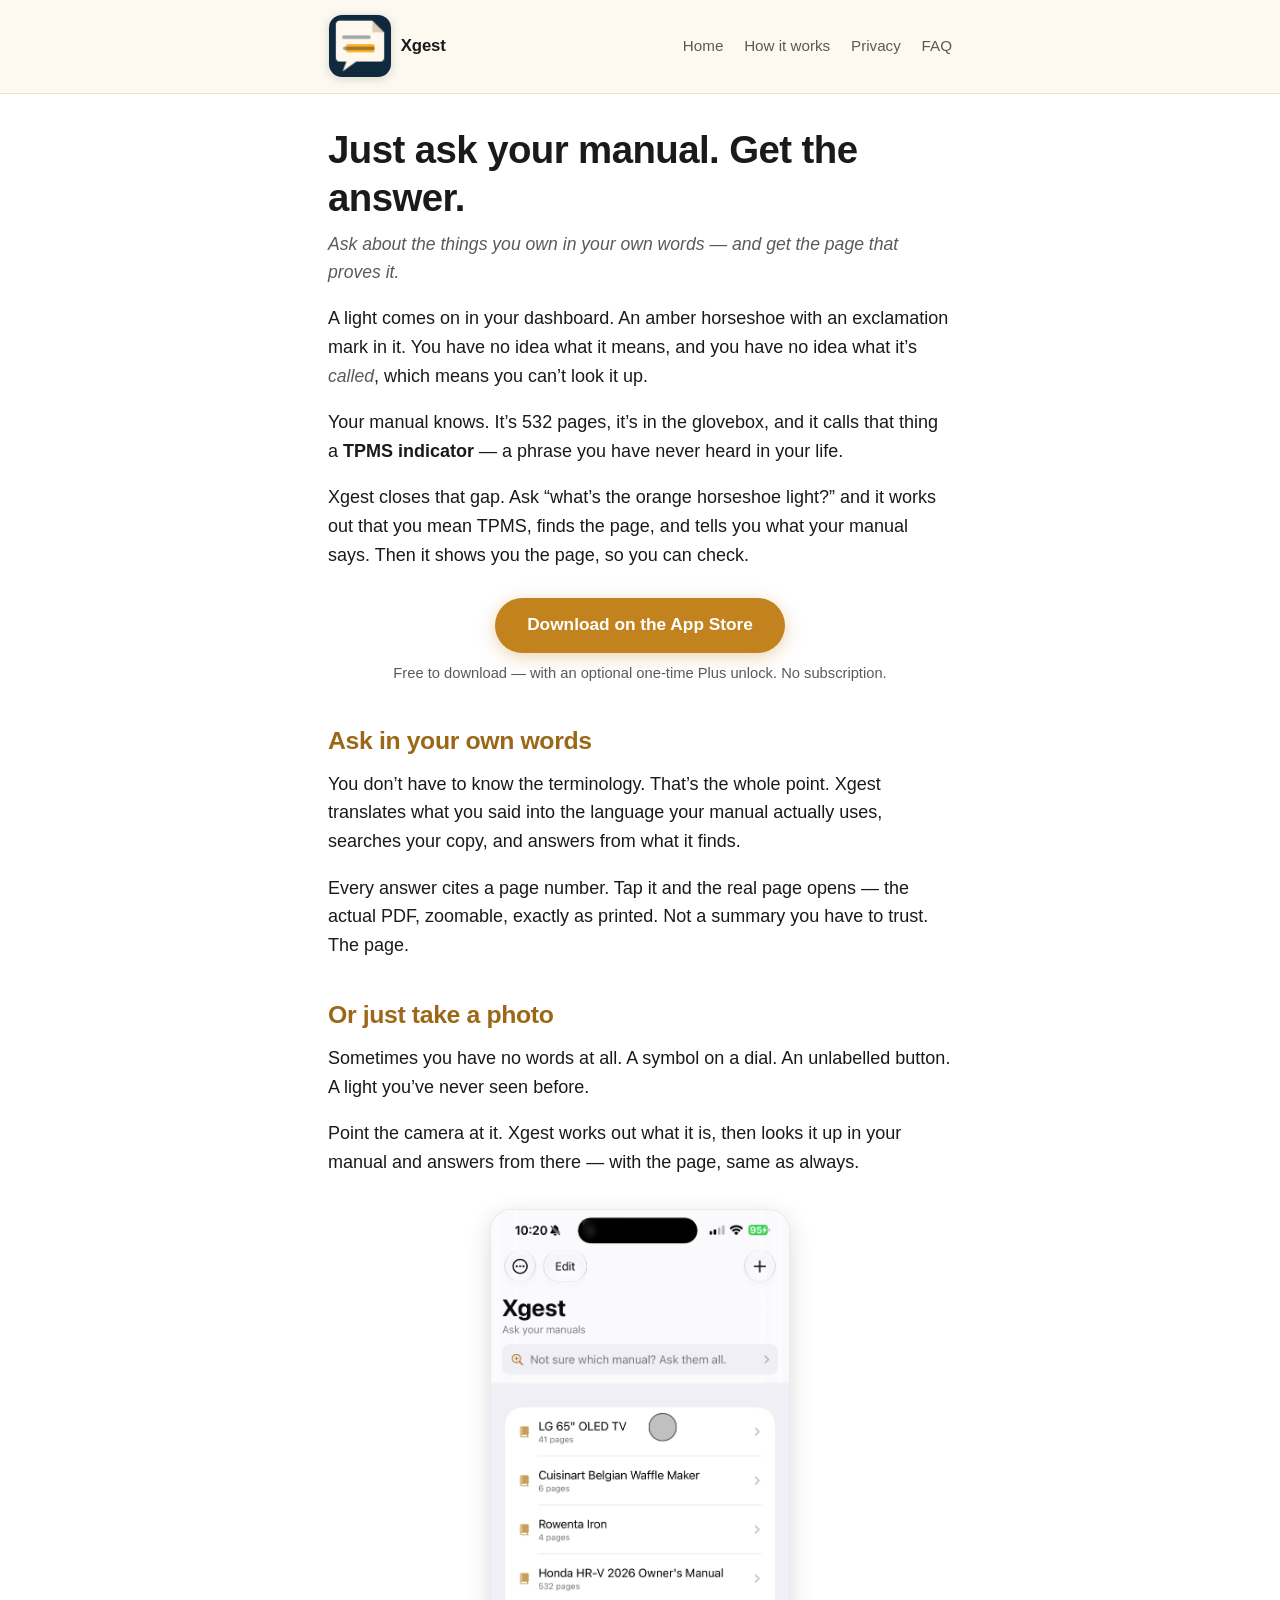
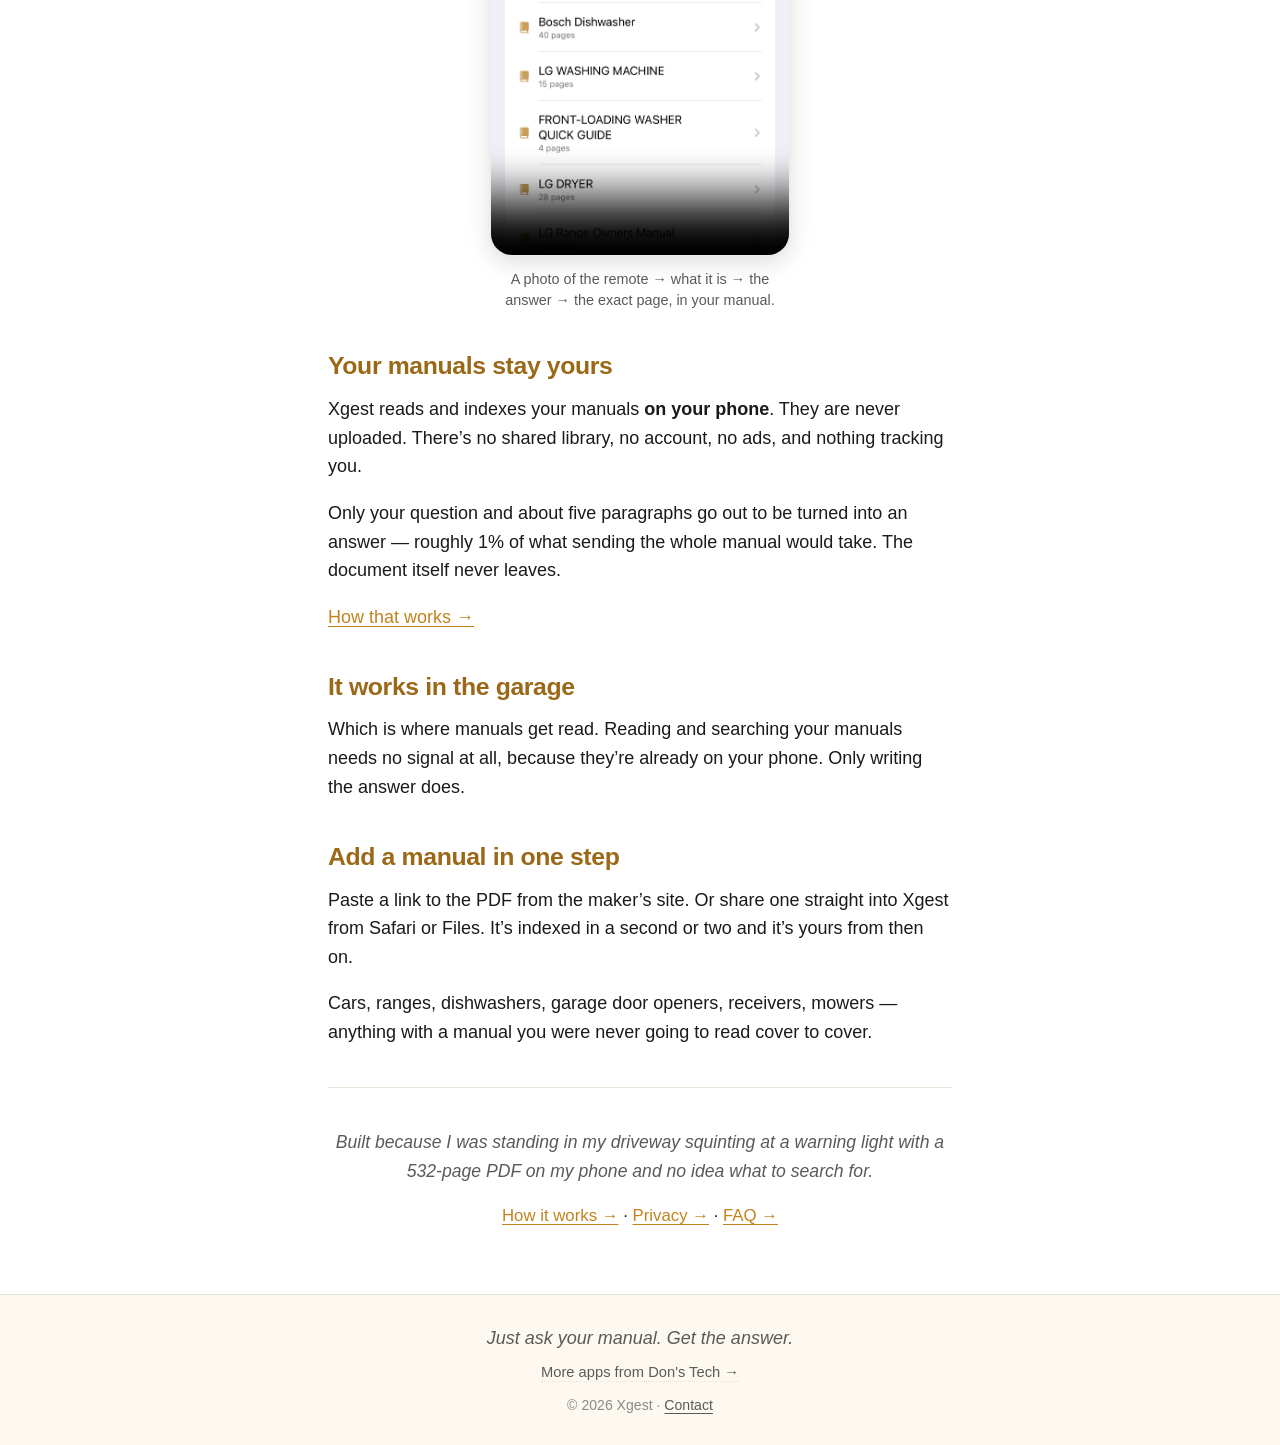
==== commit 23950e30: "Clarify Xgest is free with optional one-time Plus (CTA note + FAQ)" ====
--- a/index.html
+++ b/index.html
@@ -32,6 +32,7 @@
 <p>Your manual knows. It&rsquo;s 532 pages, it&rsquo;s in the glovebox, and it calls that thing a <strong>TPMS indicator</strong> — a phrase you have never heard in your life.</p>
 <p>Xgest closes that gap. Ask &ldquo;what&rsquo;s the orange horseshoe light?&rdquo; and it works out that you mean TPMS, finds the page, and tells you what your manual says. Then it shows you the page, so you can check.</p>
 <p class="cta-download-wrap"><a class="cta-download" href="https://apps.apple.com/us/app/xgest/id6791312507">Download on the App Store</a></p>
+<p class="cta-note">Free to download &mdash; with an optional one-time Plus unlock. No subscription.</p>
 <h2>Ask in your own words</h2>
 <p>You don&rsquo;t have to know the terminology. That&rsquo;s the whole point. Xgest translates what you said into the language your manual actually uses, searches your copy, and answers from what it finds.</p>
 <p>Every answer cites a page number. Tap it and the real page opens — the actual PDF, zoomable, exactly as printed. Not a summary you have to trust. The page.</p>
--- a/style.css
+++ b/style.css
@@ -443,5 +443,12 @@
 }
 .cta-download-wrap {
     text-align: center;
-    margin: 1.75rem 0;
-}
+    margin: 1.75rem 0 0.6rem;
+}
+/* Small "it's free" reassurance under the download button. */
+.cta-note {
+    text-align: center;
+    margin: 0 0 1.75rem;
+    font-size: 0.92rem;
+    color: var(--fg-muted);
+}
